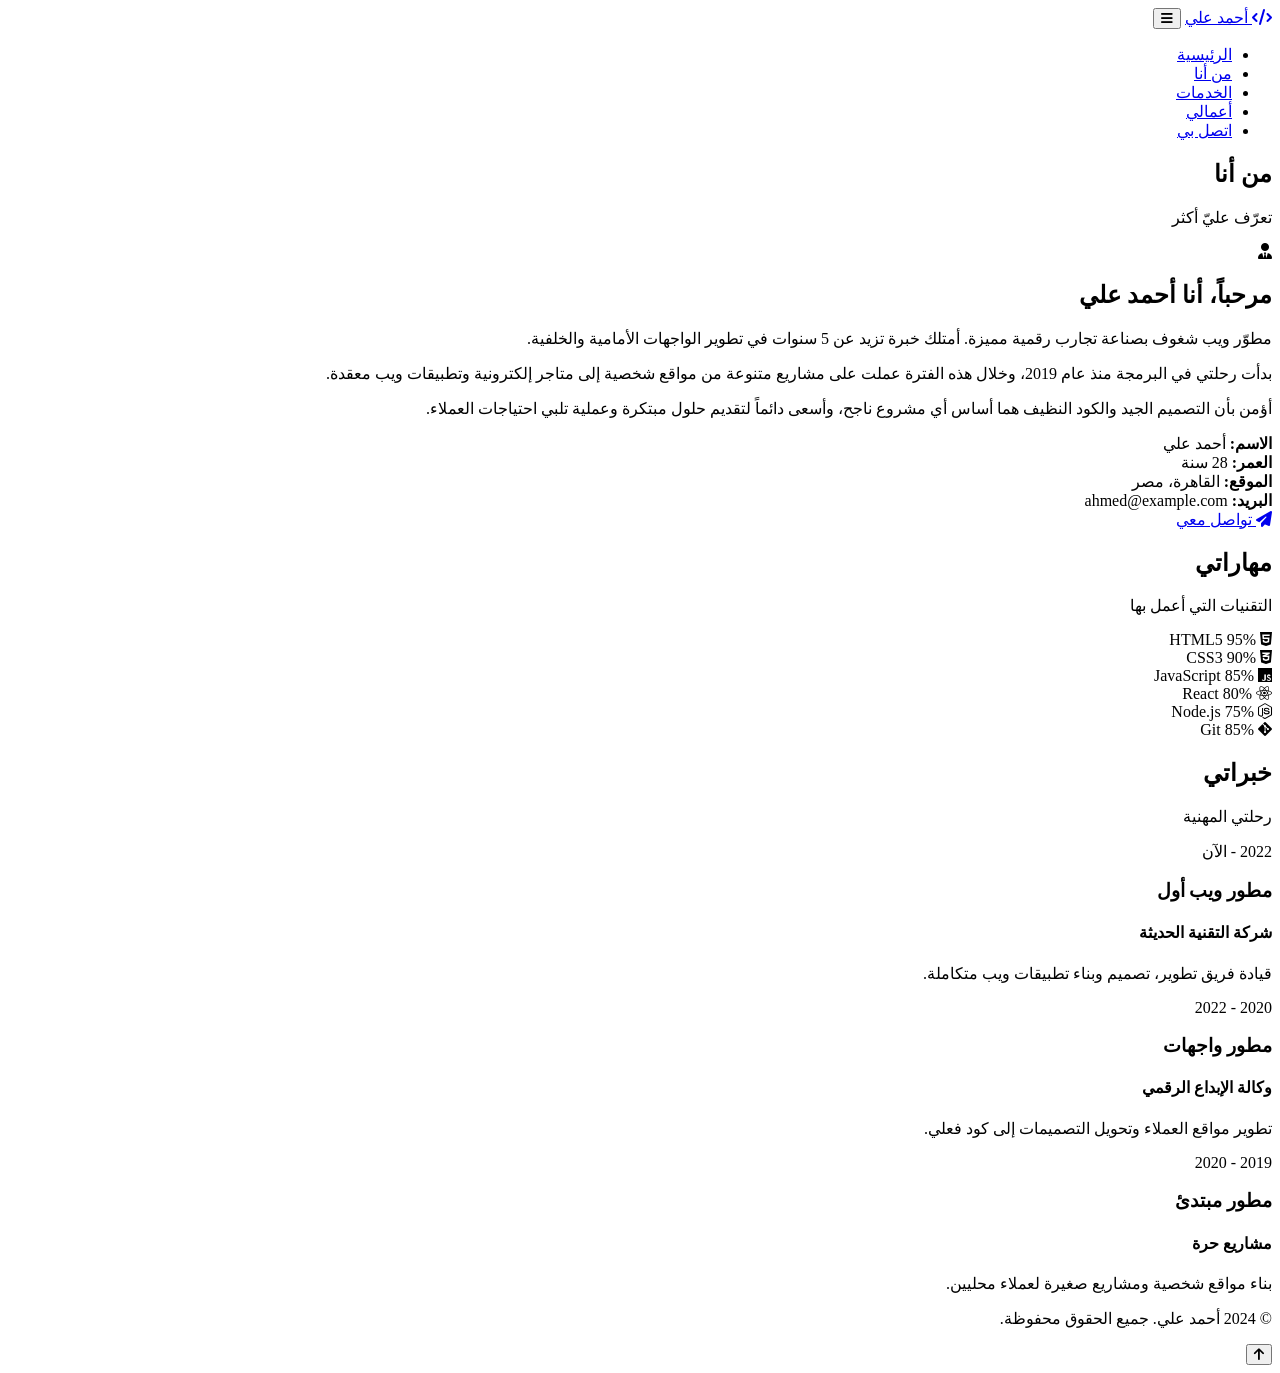
==== about.html @ 80997da4 "Create about.html" ====
<!DOCTYPE html>
<html lang="ar" dir="rtl">
<head>
    <meta charset="UTF-8">
    <meta name="viewport" content="width=device-width, initial-scale=1.0">
    <title>من أنا | أحمد علي</title>
    <link rel="stylesheet" href="css/style.css">
    <link href="https://fonts.googleapis.com/css2?family=Cairo:wght@400;600;700;900&display=swap" rel="stylesheet">
    <link rel="stylesheet" href="https://cdnjs.cloudflare.com/ajax/libs/font-awesome/6.4.0/css/all.min.css">
</head>
<body>

    <nav class="navbar">
        <div class="container">
            <a href="index.html" class="logo"><i class="fas fa-code"></i> أحمد علي</a>
            <button class="menu-toggle"><i class="fas fa-bars"></i></button>
            <ul class="nav-links">
                <li><a href="index.html">الرئيسية</a></li>
                <li><a href="about.html" class="active">من أنا</a></li>
                <li><a href="services.html">الخدمات</a></li>
                <li><a href="portfolio.html">أعمالي</a></li>
                <li><a href="contact.html">اتصل بي</a></li>
            </ul>
        </div>
    </nav>

    <section class="page-header">
        <div class="container">
            <h1>من أنا</h1>
            <p>تعرّف عليّ أكثر</p>
        </div>
    </section>

    <section class="section">
        <div class="container">
            <div class="about-grid">
                <div class="about-image">
                    <div class="profile-circle">
                        <i class="fas fa-user-tie"></i>
                    </div>
                </div>
                <div class="about-text">
                    <h2>مرحباً، أنا أحمد علي</h2>
                    <p class="lead">
                        مطوّر ويب شغوف بصناعة تجارب رقمية مميزة. أمتلك خبرة تزيد عن 5 سنوات 
                        في تطوير الواجهات الأمامية والخلفية.
                    </p>
                    <p>
                        بدأت رحلتي في البرمجة منذ عام 2019، وخلال هذه الفترة عملت على مشاريع 
                        متنوعة من مواقع شخصية إلى متاجر إلكترونية وتطبيقات ويب معقدة.
                    </p>
                    <p>
                        أؤمن بأن التصميم الجيد والكود النظيف هما أساس أي مشروع ناجح، 
                        وأسعى دائماً لتقديم حلول مبتكرة وعملية تلبي احتياجات العملاء.
                    </p>
                    
                    <div class="info-list">
                        <div class="info-item">
                            <strong>الاسم:</strong> أحمد علي
                        </div>
                        <div class="info-item">
                            <strong>العمر:</strong> 28 سنة
                        </div>
                        <div class="info-item">
                            <strong>الموقع:</strong> القاهرة، مصر
                        </div>
                        <div class="info-item">
                            <strong>البريد:</strong> ahmed@example.com
                        </div>
                    </div>
                    
                    <a href="contact.html" class="btn btn-primary">
                        <i class="fas fa-paper-plane"></i> تواصل معي
                    </a>
                </div>
            </div>
        </div>
    </section>

    <!-- المهارات -->
    <section class="section section-alt">
        <div class="container">
            <h2 class="section-title">مهاراتي</h2>
            <p class="section-subtitle">التقنيات التي أعمل بها</p>
            
            <div class="skills-grid">
                <div class="skill-item">
                    <div class="skill-header">
                        <span><i class="fab fa-html5"></i> HTML5</span>
                        <span>95%</span>
                    </div>
                    <div class="skill-bar"><div class="skill-progress" data-width="95"></div></div>
                </div>
                <div class="skill-item">
                    <div class="skill-header">
                        <span><i class="fab fa-css3-alt"></i> CSS3</span>
                        <span>90%</span>
                    </div>
                    <div class="skill-bar"><div class="skill-progress" data-width="90"></div></div>
                </div>
                <div class="skill-item">
                    <div class="skill-header">
                        <span><i class="fab fa-js"></i> JavaScript</span>
                        <span>85%</span>
                    </div>
                    <div class="skill-bar"><div class="skill-progress" data-width="85"></div></div>
                </div>
                <div class="skill-item">
                    <div class="skill-header">
                        <span><i class="fab fa-react"></i> React</span>
                        <span>80%</span>
                    </div>
                    <div class="skill-bar"><div class="skill-progress" data-width="80"></div></div>
                </div>
                <div class="skill-item">
                    <div class="skill-header">
                        <span><i class="fab fa-node-js"></i> Node.js</span>
                        <span>75%</span>
                    </div>
                    <div class="skill-bar"><div class="skill-progress" data-width="75"></div></div>
                </div>
                <div class="skill-item">
                    <div class="skill-header">
                        <span><i class="fab fa-git-alt"></i> Git</span>
                        <span>85%</span>
                    </div>
                    <div class="skill-bar"><div class="skill-progress" data-width="85"></div></div>
                </div>
            </div>
        </div>
    </section>

    <!-- الخبرات -->
    <section class="section">
        <div class="container">
            <h2 class="section-title">خبراتي</h2>
            <p class="section-subtitle">رحلتي المهنية</p>
            
            <div class="timeline">
                <div class="timeline-item">
                    <div class="timeline-date">2022 - الآن</div>
                    <div class="timeline-content">
                        <h3>مطور ويب أول</h3>
                        <h4>شركة التقنية الحديثة</h4>
                        <p>قيادة فريق تطوير، تصميم وبناء تطبيقات ويب متكاملة.</p>
                    </div>
                </div>
                <div class="timeline-item">
                    <div class="timeline-date">2020 - 2022</div>
                    <div class="timeline-content">
                        <h3>مطور واجهات</h3>
                        <h4>وكالة الإبداع الرقمي</h4>
                        <p>تطوير مواقع العملاء وتحويل التصميمات إلى كود فعلي.</p>
                    </div>
                </div>
                <div class="timeline-item">
                    <div class="timeline-date">2019 - 2020</div>
                    <div class="timeline-content">
                        <h3>مطور مبتدئ</h3>
                        <h4>مشاريع حرة</h4>
                        <p>بناء مواقع شخصية ومشاريع صغيرة لعملاء محليين.</p>
                    </div>
                </div>
            </div>
        </div>
    </section>

    <footer class="footer">
        <div class="container">
            <div class="footer-bottom">
                <p>© 2024 أحمد علي. جميع الحقوق محفوظة.</p>
            </div>
        </div>
    </footer>

    <button class="back-to-top"><i class="fas fa-arrow-up"></i></button>
    <script src="js/script.js"></script>
</body>
</html>
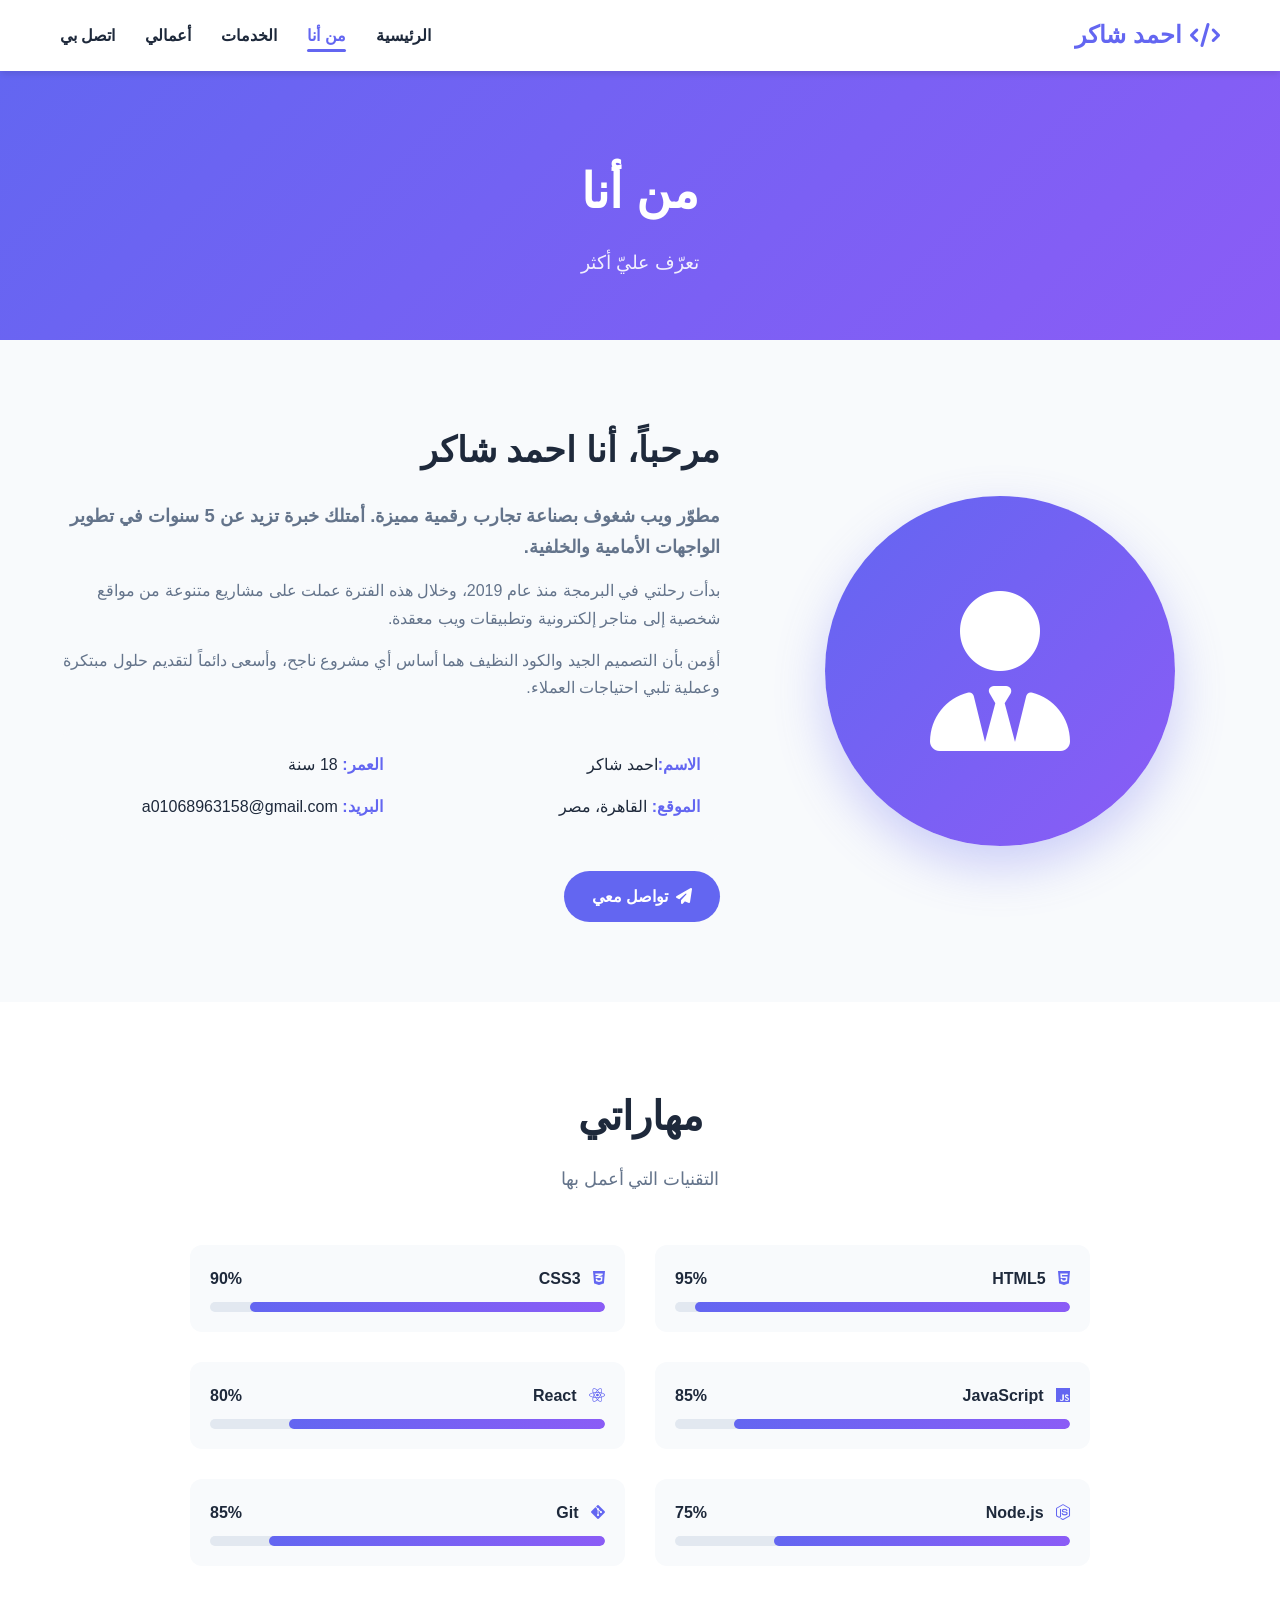
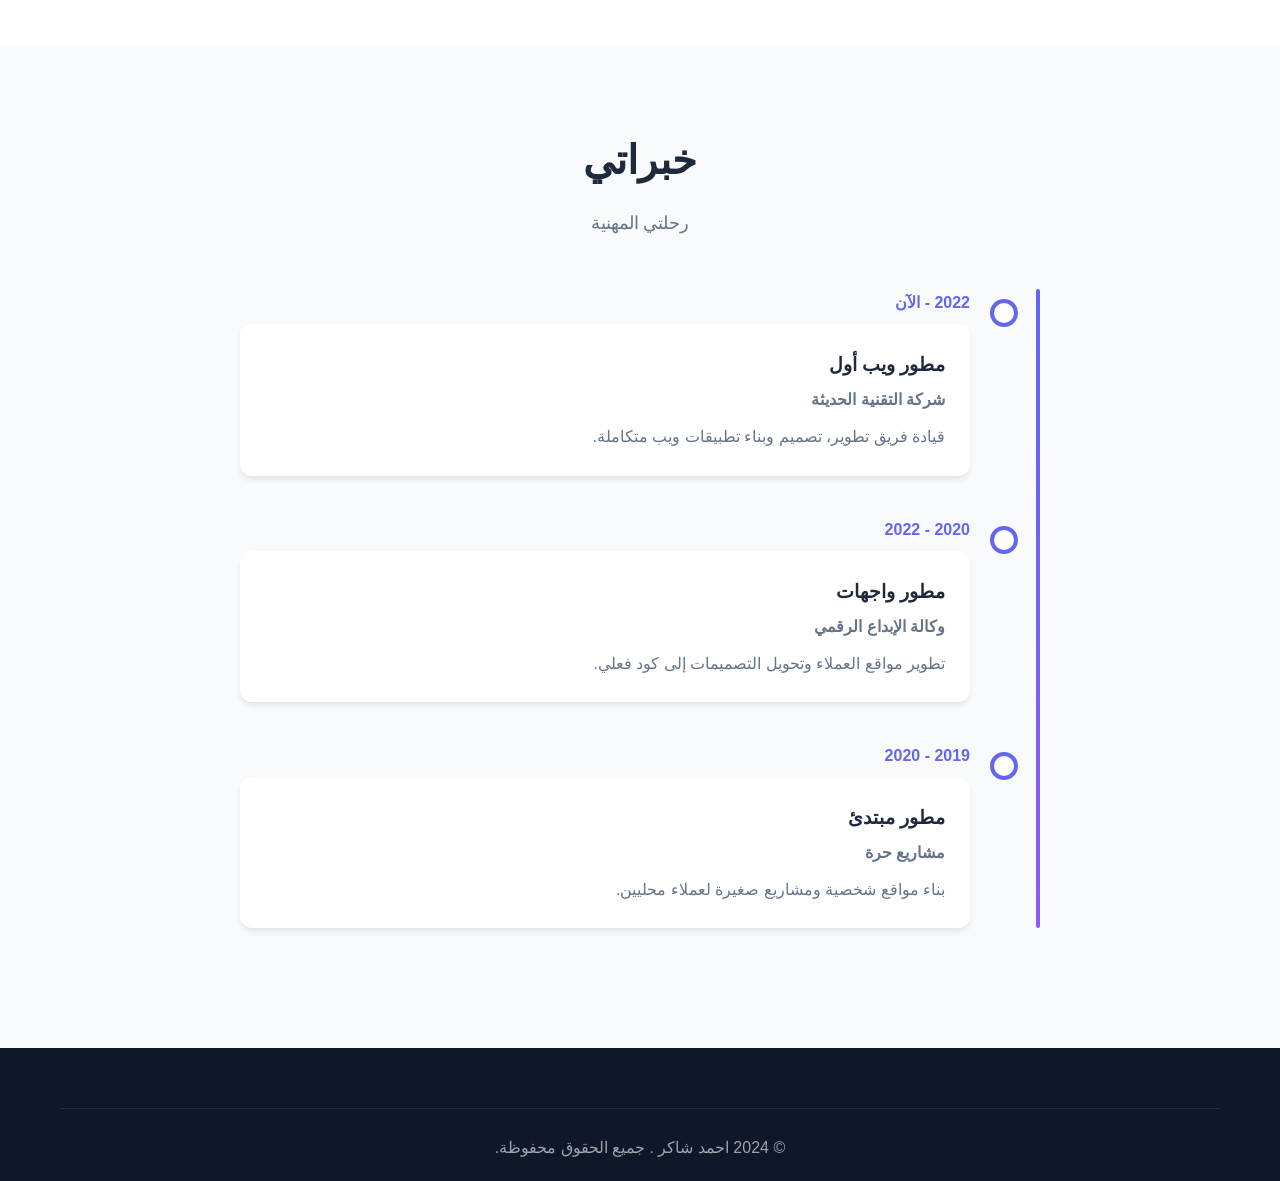
==== commit eefb0134: "Update about.html" ====
--- a/about.html
+++ b/about.html
@@ -3,7 +3,7 @@
 <head>
     <meta charset="UTF-8">
     <meta name="viewport" content="width=device-width, initial-scale=1.0">
-    <title>من أنا | أحمد علي</title>
+    <title>من أنا | احمد شاكر </title>
     <link rel="stylesheet" href="css/style.css">
     <link href="https://fonts.googleapis.com/css2?family=Cairo:wght@400;600;700;900&display=swap" rel="stylesheet">
     <link rel="stylesheet" href="https://cdnjs.cloudflare.com/ajax/libs/font-awesome/6.4.0/css/all.min.css">
@@ -12,7 +12,7 @@
 
     <nav class="navbar">
         <div class="container">
-            <a href="index.html" class="logo"><i class="fas fa-code"></i> أحمد علي</a>
+            <a href="index.html" class="logo"><i class="fas fa-code"></i>احمد شاكر </a>
             <button class="menu-toggle"><i class="fas fa-bars"></i></button>
             <ul class="nav-links">
                 <li><a href="index.html">الرئيسية</a></li>
@@ -40,7 +40,7 @@
                     </div>
                 </div>
                 <div class="about-text">
-                    <h2>مرحباً، أنا أحمد علي</h2>
+                    <h2>مرحباً، أنا احمد شاكر </h2>
                     <p class="lead">
                         مطوّر ويب شغوف بصناعة تجارب رقمية مميزة. أمتلك خبرة تزيد عن 5 سنوات 
                         في تطوير الواجهات الأمامية والخلفية.
@@ -56,16 +56,16 @@
                     
                     <div class="info-list">
                         <div class="info-item">
-                            <strong>الاسم:</strong> أحمد علي
+                            <strong>الاسم:</strong>احمد شاكر 
                         </div>
                         <div class="info-item">
-                            <strong>العمر:</strong> 28 سنة
+                            <strong>العمر:</strong> 18 سنة
                         </div>
                         <div class="info-item">
                             <strong>الموقع:</strong> القاهرة، مصر
                         </div>
                         <div class="info-item">
-                            <strong>البريد:</strong> ahmed@example.com
+                            <strong>البريد:</strong> a01068963158@gmail.com
                         </div>
                     </div>
                     
@@ -168,7 +168,7 @@
     <footer class="footer">
         <div class="container">
             <div class="footer-bottom">
-                <p>© 2024 أحمد علي. جميع الحقوق محفوظة.</p>
+                <p>© 2024 احمد شاكر . جميع الحقوق محفوظة.</p>
             </div>
         </div>
     </footer>
--- a/css/style.css
+++ b/css/style.css
@@ -0,0 +1,1259 @@
+/* ============================================
+   المتغيرات العامة
+============================================ */
+:root {
+    --primary: #6366f1;
+    --primary-dark: #4f46e5;
+    --secondary: #8b5cf6;
+    --dark: #1e293b;
+    --darker: #0f172a;
+    --light: #f8fafc;
+    --gray: #64748b;
+    --gray-light: #e2e8f0;
+    --white: #ffffff;
+    --success: #10b981;
+    --shadow: 0 4px 6px -1px rgba(0, 0, 0, 0.1);
+    --shadow-lg: 0 20px 25px -5px rgba(0, 0, 0, 0.1);
+    --radius: 12px;
+    --transition: all 0.3s ease;
+}
+
+/* ============================================
+   إعادة تعيين
+============================================ */
+* {
+    margin: 0;
+    padding: 0;
+    box-sizing: border-box;
+}
+
+html {
+    scroll-behavior: smooth;
+}
+
+body {
+    font-family: 'Cairo', 'Segoe UI', Tahoma, sans-serif;
+    line-height: 1.7;
+    color: var(--dark);
+    background: var(--light);
+    overflow-x: hidden;
+}
+
+img {
+    max-width: 100%;
+    display: block;
+}
+
+a {
+    text-decoration: none;
+    color: inherit;
+}
+
+ul {
+    list-style: none;
+}
+
+/* ============================================
+   الحاوية
+============================================ */
+.container {
+    max-width: 1200px;
+    margin: 0 auto;
+    padding: 0 20px;
+}
+
+/* ============================================
+   شريط التنقل
+============================================ */
+.navbar {
+    background: var(--white);
+    box-shadow: var(--shadow);
+    position: sticky;
+    top: 0;
+    z-index: 1000;
+    padding: 15px 0;
+}
+
+.navbar .container {
+    display: flex;
+    justify-content: space-between;
+    align-items: center;
+}
+
+.logo {
+    font-size: 1.5rem;
+    font-weight: 900;
+    color: var(--primary);
+    display: flex;
+    align-items: center;
+    gap: 8px;
+}
+
+.nav-links {
+    display: flex;
+    gap: 30px;
+    align-items: center;
+}
+
+.nav-links a {
+    font-weight: 600;
+    color: var(--dark);
+    padding: 8px 0;
+    position: relative;
+    transition: var(--transition);
+}
+
+.nav-links a::after {
+    content: '';
+    position: absolute;
+    bottom: 0;
+    right: 0;
+    width: 0;
+    height: 3px;
+    background: var(--primary);
+    border-radius: 2px;
+    transition: width 0.3s ease;
+}
+
+.nav-links a:hover,
+.nav-links a.active {
+    color: var(--primary);
+}
+
+.nav-links a:hover::after,
+.nav-links a.active::after {
+    width: 100%;
+}
+
+.menu-toggle {
+    display: none;
+    background: none;
+    border: none;
+    font-size: 1.5rem;
+    color: var(--dark);
+    cursor: pointer;
+    padding: 5px;
+}
+
+/* ============================================
+   قسم البطل
+============================================ */
+.hero {
+    padding: 100px 0 80px;
+    background: linear-gradient(135deg, #f8fafc 0%, #e0e7ff 100%);
+    min-height: 90vh;
+    display: flex;
+    align-items: center;
+}
+
+.hero .container {
+    display: grid;
+    grid-template-columns: 1fr 1fr;
+    gap: 60px;
+    align-items: center;
+}
+
+.hero-greeting {
+    color: var(--primary);
+    font-weight: 600;
+    margin-bottom: 15px;
+    font-size: 1.1rem;
+    animation: fadeInUp 0.8s ease;
+}
+
+.hero h1 {
+    font-size: 3.5rem;
+    font-weight: 900;
+    margin-bottom: 15px;
+    line-height: 1.2;
+    animation: fadeInUp 0.8s ease 0.1s backwards;
+}
+
+.highlight {
+    background: linear-gradient(135deg, var(--primary), var(--secondary));
+    -webkit-background-clip: text;
+    -webkit-text-fill-color: transparent;
+    background-clip: text;
+}
+
+.hero-subtitle {
+    font-size: 1.5rem;
+    color: var(--gray);
+    margin-bottom: 20px;
+    font-weight: 600;
+    animation: fadeInUp 0.8s ease 0.2s backwards;
+}
+
+.hero-description {
+    font-size: 1.1rem;
+    color: var(--gray);
+    margin-bottom: 30px;
+    animation: fadeInUp 0.8s ease 0.3s backwards;
+}
+
+.hero-buttons {
+    display: flex;
+    gap: 15px;
+    margin-bottom: 30px;
+    flex-wrap: wrap;
+    animation: fadeInUp 0.8s ease 0.4s backwards;
+}
+
+.hero-social {
+    display: flex;
+    gap: 15px;
+    animation: fadeInUp 0.8s ease 0.5s backwards;
+}
+
+.hero-social a {
+    width: 45px;
+    height: 45px;
+    border-radius: 50%;
+    background: var(--white);
+    display: flex;
+    align-items: center;
+    justify-content: center;
+    font-size: 1.2rem;
+    color: var(--primary);
+    box-shadow: var(--shadow);
+    transition: var(--transition);
+}
+
+.hero-social a:hover {
+    background: var(--primary);
+    color: var(--white);
+    transform: translateY(-5px);
+}
+
+/* نافذة الكود */
+.hero-image {
+    display: flex;
+    justify-content: center;
+    animation: fadeInUp 0.8s ease 0.5s backwards;
+}
+
+.code-window {
+    background: var(--darker);
+    border-radius: var(--radius);
+    overflow: hidden;
+    box-shadow: var(--shadow-lg);
+    width: 100%;
+    max-width: 500px;
+    animation: float 4s ease-in-out infinite;
+}
+
+.window-header {
+    background: #1e293b;
+    padding: 12px 15px;
+    display: flex;
+    gap: 8px;
+}
+
+.dot {
+    width: 12px;
+    height: 12px;
+    border-radius: 50%;
+}
+
+.dot.red { background: #ef4444; }
+.dot.yellow { background: #f59e0b; }
+.dot.green { background: #10b981; }
+
+.code-content {
+    padding: 25px;
+    font-family: 'Courier New', monospace;
+    font-size: 0.95rem;
+    line-height: 1.8;
+    color: #e2e8f0;
+    overflow-x: auto;
+    direction: ltr;
+    text-align: left;
+}
+
+.code-content .keyword { color: #c792ea; }
+.code-content .variable { color: #82aaff; }
+.code-content .property { color: #f78c6c; }
+.code-content .string { color: #c3e88d; }
+
+/* ============================================
+   الإحصائيات
+============================================ */
+.stats {
+    background: linear-gradient(135deg, var(--primary), var(--secondary));
+    padding: 60px 0;
+    color: var(--white);
+}
+
+.stats .container {
+    display: grid;
+    grid-template-columns: repeat(4, 1fr);
+    gap: 30px;
+    text-align: center;
+}
+
+.stat-item h3 {
+    font-size: 3rem;
+    font-weight: 900;
+    margin-bottom: 10px;
+}
+
+.stat-item p {
+    font-size: 1.1rem;
+    opacity: 0.9;
+}
+
+/* ============================================
+   الأقسام
+============================================ */
+.section {
+    padding: 80px 0;
+}
+
+.section-alt {
+    background: var(--white);
+}
+
+.page-header {
+    background: linear-gradient(135deg, var(--primary), var(--secondary));
+    color: var(--white);
+    padding: 80px 0 60px;
+    text-align: center;
+}
+
+.page-header h1 {
+    font-size: 3rem;
+    font-weight: 900;
+    margin-bottom: 15px;
+}
+
+.page-header p {
+    font-size: 1.2rem;
+    opacity: 0.9;
+}
+
+.section-title {
+    text-align: center;
+    font-size: 2.5rem;
+    font-weight: 900;
+    margin-bottom: 15px;
+}
+
+.section-subtitle {
+    text-align: center;
+    color: var(--gray);
+    font-size: 1.1rem;
+    margin-bottom: 50px;
+}
+
+.center {
+    text-align: center;
+    margin-top: 40px;
+}
+
+/* ============================================
+   الأزرار
+============================================ */
+.btn {
+    display: inline-flex;
+    align-items: center;
+    gap: 8px;
+    padding: 12px 28px;
+    border-radius: 50px;
+    font-weight: 700;
+    font-size: 1rem;
+    cursor: pointer;
+    border: none;
+    transition: var(--transition);
+    font-family: inherit;
+}
+
+.btn-primary {
+    background: var(--primary);
+    color: var(--white);
+}
+
+.btn-primary:hover {
+    background: var(--primary-dark);
+    transform: translateY(-3px);
+    box-shadow: 0 10px 25px rgba(99, 102, 241, 0.3);
+}
+
+.btn-outline {
+    background: transparent;
+    color: var(--primary);
+    border: 2px solid var(--primary);
+}
+
+.btn-outline:hover {
+    background: var(--primary);
+    color: var(--white);
+    transform: translateY(-3px);
+}
+
+.btn-outline-primary {
+    background: transparent;
+    color: var(--primary);
+    border: 2px solid var(--primary);
+    width: 100%;
+    justify-content: center;
+}
+
+.btn-outline-primary:hover {
+    background: var(--primary);
+    color: var(--white);
+}
+
+.btn-light {
+    background: var(--white);
+    color: var(--primary);
+}
+
+.btn-light:hover {
+    transform: translateY(-3px);
+    box-shadow: var(--shadow-lg);
+}
+
+.btn-block {
+    width: 100%;
+    justify-content: center;
+}
+
+/* ============================================
+   البطاقات
+============================================ */
+.grid {
+    display: grid;
+    grid-template-columns: repeat(auto-fit, minmax(280px, 1fr));
+    gap: 30px;
+}
+
+.card {
+    background: var(--white);
+    padding: 40px 30px;
+    border-radius: var(--radius);
+    box-shadow: var(--shadow);
+    text-align: center;
+    transition: var(--transition);
+}
+
+.card:hover {
+    transform: translateY(-10px);
+    box-shadow: 0 20px 40px rgba(99, 102, 241, 0.15);
+}
+
+.card-icon {
+    font-size: 3rem;
+    color: var(--primary);
+    margin-bottom: 20px;
+}
+
+.card h3 {
+    font-size: 1.4rem;
+    margin-bottom: 15px;
+    color: var(--dark);
+}
+
+.card p {
+    color: var(--gray);
+}
+
+/* ============================================
+   قسم من أنا
+============================================ */
+.about-grid {
+    display: grid;
+    grid-template-columns: 1fr 1.5fr;
+    gap: 60px;
+    align-items: center;
+}
+
+.about-image {
+    display: flex;
+    justify-content: center;
+}
+
+.profile-circle {
+    width: 350px;
+    height: 350px;
+    border-radius: 50%;
+    background: linear-gradient(135deg, var(--primary), var(--secondary));
+    display: flex;
+    align-items: center;
+    justify-content: center;
+    font-size: 10rem;
+    color: var(--white);
+    box-shadow: 0 20px 50px rgba(99, 102, 241, 0.3);
+}
+
+.about-text h2 {
+    font-size: 2.2rem;
+    margin-bottom: 20px;
+}
+
+.lead {
+    font-size: 1.15rem;
+    color: var(--primary);
+    font-weight: 600;
+    margin-bottom: 20px;
+}
+
+.about-text p {
+    color: var(--gray);
+    margin-bottom: 15px;
+}
+
+.info-list {
+    display: grid;
+    grid-template-columns: 1fr 1fr;
+    gap: 15px;
+    margin: 30px 0;
+    padding: 20px;
+    background: var(--light);
+    border-radius: var(--radius);
+}
+
+.info-item {
+    color: var(--dark);
+}
+
+.info-item strong {
+    color: var(--primary);
+}
+
+/* ============================================
+   المهارات
+============================================ */
+.skills-grid {
+    display: grid;
+    grid-template-columns: 1fr 1fr;
+    gap: 30px;
+    max-width: 900px;
+    margin: 0 auto;
+}
+
+.skill-item {
+    background: var(--light);
+    padding: 20px;
+    border-radius: var(--radius);
+}
+
+.skill-header {
+    display: flex;
+    justify-content: space-between;
+    margin-bottom: 10px;
+    font-weight: 700;
+    color: var(--dark);
+}
+
+.skill-header i {
+    color: var(--primary);
+    margin-left: 8px;
+}
+
+.skill-bar {
+    height: 10px;
+    background: var(--gray-light);
+    border-radius: 10px;
+    overflow: hidden;
+}
+
+.skill-progress {
+    height: 100%;
+    background: linear-gradient(90deg, var(--primary), var(--secondary));
+    width: 0;
+    border-radius: 10px;
+    transition: width 1.5s ease;
+}
+
+/* ============================================
+   الخط الزمني
+============================================ */
+.timeline {
+    max-width: 800px;
+    margin: 0 auto;
+    position: relative;
+    padding-right: 30px;
+}
+
+.timeline::before {
+    content: '';
+    position: absolute;
+    right: 0;
+    top: 0;
+    bottom: 0;
+    width: 4px;
+    background: linear-gradient(180deg, var(--primary), var(--secondary));
+    border-radius: 2px;
+}
+
+.timeline-item {
+    position: relative;
+    margin-bottom: 40px;
+    padding-right: 40px;
+}
+
+.timeline-item::before {
+    content: '';
+    position: absolute;
+    right: -8px;
+    top: 10px;
+    width: 20px;
+    height: 20px;
+    border-radius: 50%;
+    background: var(--white);
+    border: 4px solid var(--primary);
+}
+
+.timeline-date {
+    color: var(--primary);
+    font-weight: 700;
+    margin-bottom: 8px;
+}
+
+.timeline-content {
+    background: var(--white);
+    padding: 25px;
+    border-radius: var(--radius);
+    box-shadow: var(--shadow);
+}
+
+.timeline-content h3 {
+    margin-bottom: 5px;
+}
+
+.timeline-content h4 {
+    color: var(--gray);
+    font-weight: 600;
+    margin-bottom: 10px;
+}
+
+.timeline-content p {
+    color: var(--gray);
+}
+
+/* ============================================
+   الخدمات
+============================================ */
+.services-grid {
+    display: grid;
+    grid-template-columns: repeat(auto-fit, minmax(320px, 1fr));
+    gap: 30px;
+}
+
+.service-card {
+    background: var(--white);
+    padding: 40px 30px;
+    border-radius: var(--radius);
+    box-shadow: var(--shadow);
+    transition: var(--transition);
+    border-top: 4px solid transparent;
+}
+
+.service-card:hover {
+    transform: translateY(-10px);
+    box-shadow: var(--shadow-lg);
+    border-top-color: var(--primary);
+}
+
+.service-icon {
+    width: 70px;
+    height: 70px;
+    background: linear-gradient(135deg, var(--primary), var(--secondary));
+    border-radius: 15px;
+    display: flex;
+    align-items: center;
+    justify-content: center;
+    font-size: 1.8rem;
+    color: var(--white);
+    margin-bottom: 20px;
+}
+
+.service-card h3 {
+    font-size: 1.5rem;
+    margin-bottom: 15px;
+}
+
+.service-card > p {
+    color: var(--gray);
+    margin-bottom: 20px;
+}
+
+.service-features {
+    padding-top: 20px;
+    border-top: 1px solid var(--gray-light);
+}
+
+.service-features li {
+    padding: 8px 0;
+    color: var(--gray);
+    display: flex;
+    align-items: center;
+    gap: 10px;
+}
+
+.service-features i {
+    color: var(--success);
+}
+
+/* ============================================
+   الأسعار
+============================================ */
+.pricing-grid {
+    display: grid;
+    grid-template-columns: repeat(auto-fit, minmax(280px, 1fr));
+    gap: 30px;
+    max-width: 1000px;
+    margin: 0 auto;
+}
+
+.pricing-card {
+    background: var(--white);
+    padding: 40px 30px;
+    border-radius: var(--radius);
+    box-shadow: var(--shadow);
+    text-align: center;
+    position: relative;
+    transition: var(--transition);
+    border: 2px solid transparent;
+}
+
+.pricing-card:hover {
+    transform: translateY(-10px);
+    box-shadow: var(--shadow-lg);
+}
+
+.pricing-card.featured {
+    border-color: var(--primary);
+    transform: scale(1.05);
+}
+
+.badge {
+    position: absolute;
+    top: -15px;
+    left: 50%;
+    transform: translateX(-50%);
+    background: var(--primary);
+    color: var(--white);
+    padding: 6px 20px;
+    border-radius: 20px;
+    font-size: 0.85rem;
+    font-weight: 700;
+}
+
+.pricing-card h3 {
+    font-size: 1.5rem;
+    margin-bottom: 20px;
+}
+
+.price {
+    margin: 20px 0;
+    color: var(--primary);
+}
+
+.currency {
+    font-size: 1.5rem;
+    font-weight: 700;
+    vertical-align: top;
+}
+
+.amount {
+    font-size: 3.5rem;
+    font-weight: 900;
+}
+
+.price-desc {
+    color: var(--gray);
+    margin-bottom: 25px;
+}
+
+.pricing-card ul {
+    text-align: right;
+    margin-bottom: 30px;
+    padding-top: 20px;
+    border-top: 1px solid var(--gray-light);
+}
+
+.pricing-card li {
+    padding: 8px 0;
+    color: var(--gray);
+    display: flex;
+    align-items: center;
+    gap: 10px;
+}
+
+.pricing-card li i.fa-check {
+    color: var(--success);
+}
+
+.pricing-card li i.fa-times {
+    color: #ef4444;
+}
+
+/* ============================================
+   الأعمال
+============================================ */
+.portfolio-filter {
+    display: flex;
+    justify-content: center;
+    gap: 15px;
+    margin-bottom: 40px;
+    flex-wrap: wrap;
+}
+
+.filter-btn {
+    padding: 10px 25px;
+    border: 2px solid var(--gray-light);
+    background: var(--white);
+    color: var(--dark);
+    border-radius: 50px;
+    cursor: pointer;
+    font-weight: 600;
+    font-family: inherit;
+    transition: var(--transition);
+}
+
+.filter-btn:hover,
+.filter-btn.active {
+    background: var(--primary);
+    color: var(--white);
+    border-color: var(--primary);
+}
+
+.portfolio-grid {
+    display: grid;
+    grid-template-columns: repeat(auto-fit, minmax(300px, 1fr));
+    gap: 30px;
+}
+
+.portfolio-item {
+    background: var(--white);
+    border-radius: var(--radius);
+    overflow: hidden;
+    box-shadow: var(--shadow);
+    transition: var(--transition);
+}
+
+.portfolio-item:hover {
+    transform: translateY(-10px);
+    box-shadow: var(--shadow-lg);
+}
+
+.portfolio-item.hidden {
+    display: none;
+}
+
+.portfolio-thumb {
+    height: 220px;
+    display: flex;
+    align-items: center;
+    justify-content: center;
+    font-size: 4rem;
+    color: var(--white);
+}
+
+.portfolio-info {
+    padding: 25px;
+}
+
+.portfolio-info h3 {
+    color: var(--primary);
+    margin-bottom: 10px;
+}
+
+.portfolio-info p {
+    color: var(--gray);
+    margin-bottom: 15px;
+}
+
+.portfolio-tags {
+    display: flex;
+    gap: 8px;
+    flex-wrap: wrap;
+}
+
+.portfolio-tags span {
+    background: var(--light);
+    color: var(--primary);
+    padding: 4px 12px;
+    border-radius: 20px;
+    font-size: 0.85rem;
+    font-weight: 600;
+}
+
+/* ============================================
+   الاتصال
+============================================ */
+.contact-grid {
+    display: grid;
+    grid-template-columns: 1fr 1.2fr;
+    gap: 50px;
+}
+
+.contact-info h2,
+.contact-form-wrapper h2 {
+    margin-bottom: 20px;
+}
+
+.contact-info > p {
+    color: var(--gray);
+    margin-bottom: 30px;
+}
+
+.contact-item {
+    display: flex;
+    gap: 15px;
+    margin-bottom: 25px;
+    align-items: flex-start;
+}
+
+.contact-icon {
+    width: 50px;
+    height: 50px;
+    background: linear-gradient(135deg, var(--primary), var(--secondary));
+    border-radius: 12px;
+    display: flex;
+    align-items: center;
+    justify-content: center;
+    color: var(--white);
+    font-size: 1.2rem;
+    flex-shrink: 0;
+}
+
+.contact-item h4 {
+    margin-bottom: 5px;
+}
+
+.contact-item p {
+    color: var(--gray);
+}
+
+.contact-social {
+    margin-top: 40px;
+}
+
+.contact-social h4 {
+    margin-bottom: 15px;
+}
+
+.social-links {
+    display: flex;
+    gap: 12px;
+}
+
+.social-links a {
+    width: 45px;
+    height: 45px;
+    border-radius: 50%;
+    background: var(--light);
+    color: var(--primary);
+    display: flex;
+    align-items: center;
+    justify-content: center;
+    font-size: 1.1rem;
+    transition: var(--transition);
+}
+
+.social-links a:hover {
+    background: var(--primary);
+    color: var(--white);
+    transform: translateY(-5px);
+}
+
+.contact-form-wrapper {
+    background: var(--white);
+    padding: 40px;
+    border-radius: var(--radius);
+    box-shadow: var(--shadow);
+}
+
+.form-group {
+    margin-bottom: 20px;
+}
+
+.form-group label {
+    display: block;
+    margin-bottom: 8px;
+    font-weight: 600;
+    color: var(--dark);
+}
+
+.form-group label i {
+    color: var(--primary);
+    margin-left: 5px;
+}
+
+.form-group input,
+.form-group textarea {
+    width: 100%;
+    padding: 12px 15px;
+    border: 2px solid var(--gray-light);
+    border-radius: 10px;
+    font-family: inherit;
+    font-size: 1rem;
+    transition: var(--transition);
+    background: var(--light);
+}
+
+.form-group input:focus,
+.form-group textarea:focus {
+    outline: none;
+    border-color: var(--primary);
+    background: var(--white);
+}
+
+.form-group textarea {
+    resize: vertical;
+    min-height: 130px;
+}
+
+/* ============================================
+   دعوة للعمل
+============================================ */
+.cta {
+    background: linear-gradient(135deg, var(--primary), var(--secondary));
+    color: var(--white);
+    padding: 80px 20px;
+    text-align: center;
+}
+
+.cta h2 {
+    font-size: 2.5rem;
+    margin-bottom: 15px;
+}
+
+.cta p {
+    font-size: 1.2rem;
+    margin-bottom: 30px;
+    opacity: 0.95;
+}
+
+/* ============================================
+   التذييل
+============================================ */
+.footer {
+    background: var(--darker);
+    color: var(--white);
+    padding: 60px 0 20px;
+}
+
+.footer-grid {
+    display: grid;
+    grid-template-columns: 2fr 1fr 1fr 1fr;
+    gap: 40px;
+    margin-bottom: 40px;
+}
+
+.footer-col h3 {
+    margin-bottom: 20px;
+    font-size: 1.2rem;
+}
+
+.footer-col p {
+    color: rgba(255, 255, 255, 0.7);
+    line-height: 1.8;
+}
+
+.footer-col ul li {
+    padding: 6px 0;
+    color: rgba(255, 255, 255, 0.7);
+}
+
+.footer-col ul a {
+    color: rgba(255, 255, 255, 0.7);
+    transition: var(--transition);
+}
+
+.footer-col ul a:hover {
+    color: var(--primary);
+    padding-right: 5px;
+}
+
+.footer-col ul li i {
+    color: var(--primary);
+    margin-left: 8px;
+}
+
+.footer .social-links a {
+    background: rgba(255, 255, 255, 0.1);
+    color: var(--white);
+}
+
+.footer .social-links a:hover {
+    background: var(--primary);
+}
+
+.footer-bottom {
+    text-align: center;
+    padding-top: 25px;
+    border-top: 1px solid rgba(255, 255, 255, 0.1);
+    color: rgba(255, 255, 255, 0.6);
+}
+
+/* ============================================
+   زر العودة للأعلى
+============================================ */
+.back-to-top {
+    position: fixed;
+    bottom: 30px;
+    left: 30px;
+    width: 50px;
+    height: 50px;
+    border-radius: 50%;
+    background: var(--primary);
+    color: var(--white);
+    border: none;
+    font-size: 1.2rem;
+    cursor: pointer;
+    opacity: 0;
+    visibility: hidden;
+    transition: var(--transition);
+    z-index: 999;
+    box-shadow: 0 5px 20px rgba(99, 102, 241, 0.4);
+}
+
+.back-to-top.show {
+    opacity: 1;
+    visibility: visible;
+}
+
+.back-to-top:hover {
+    background: var(--primary-dark);
+    transform: translateY(-5px);
+}
+
+/* ============================================
+   الحركات
+============================================ */
+@keyframes fadeInUp {
+    from {
+        opacity: 0;
+        transform: translateY(30px);
+    }
+    to {
+        opacity: 1;
+        transform: translateY(0);
+    }
+}
+
+@keyframes float {
+    0%, 100% { transform: translateY(0); }
+    50% { transform: translateY(-15px); }
+}
+
+/* ============================================
+   التجاوب
+============================================ */
+@media (max-width: 992px) {
+    .hero .container {
+        grid-template-columns: 1fr;
+        text-align: center;
+    }
+
+    .hero h1 { font-size: 2.5rem; }
+
+    .hero-buttons,
+    .hero-social { justify-content: center; }
+
+    .about-grid,
+    .contact-grid {
+        grid-template-columns: 1fr;
+    }
+
+    .profile-circle {
+        width: 250px;
+        height: 250px;
+        font-size: 7rem;
+    }
+
+    .footer-grid {
+        grid-template-columns: 1fr 1fr;
+    }
+
+    .stats .container {
+        grid-template-columns: repeat(2, 1fr);
+    }
+
+    .skills-grid {
+        grid-template-columns: 1fr;
+    }
+
+    .pricing-card.featured {
+        transform: scale(1);
+    }
+}
+
+@media (max-width: 768px) {
+    .menu-toggle {
+        display: block;
+    }
+
+    .nav-links {
+        position: absolute;
+        top: 100%;
+        right: 0;
+        left: 0;
+        background: var(--white);
+        flex-direction: column;
+        padding: 20px;
+        gap: 15px;
+        box-shadow: var(--shadow);
+        transform: translateY(-150%);
+        transition: transform 0.3s ease;
+        visibility: hidden;
+    }
+
+    .nav-links.active {
+        transform: translateY(0);
+        visibility: visible;
+    }
+
+    .nav-links a::after {
+        display: none;
+    }
+
+    .hero {
+        padding: 60px 0 40px;
+        min-height: auto;
+    }
+
+    .hero h1 { font-size: 2rem; }
+    .hero-subtitle { font-size: 1.2rem; }
+
+    .section { padding: 60px 0; }
+    .section-title { font-size: 1.8rem; }
+    .page-header h1 { font-size: 2rem; }
+    .page-header { padding: 60px 0 40px; }
+
+    .stat-item h3 { font-size: 2rem; }
+
+    .footer-grid {
+        grid-template-columns: 1fr;
+        text-align: center;
+    }
+
+    .info-list {
+        grid-template-columns: 1fr;
+    }
+
+    .back-to-top {
+        bottom: 20px;
+        left: 20px;
+        width: 45px;
+        height: 45px;
+    }
+}
+
+@media (max-width: 480px) {
+    .container { padding: 0 15px; }
+
+    .hero h1 { font-size: 1.7rem; }
+
+    .btn {
+        padding: 10px 20px;
+        font-size: 0.9rem;
+    }
+
+    .contact-form-wrapper {
+        padding: 25px 20px;
+    }
+}
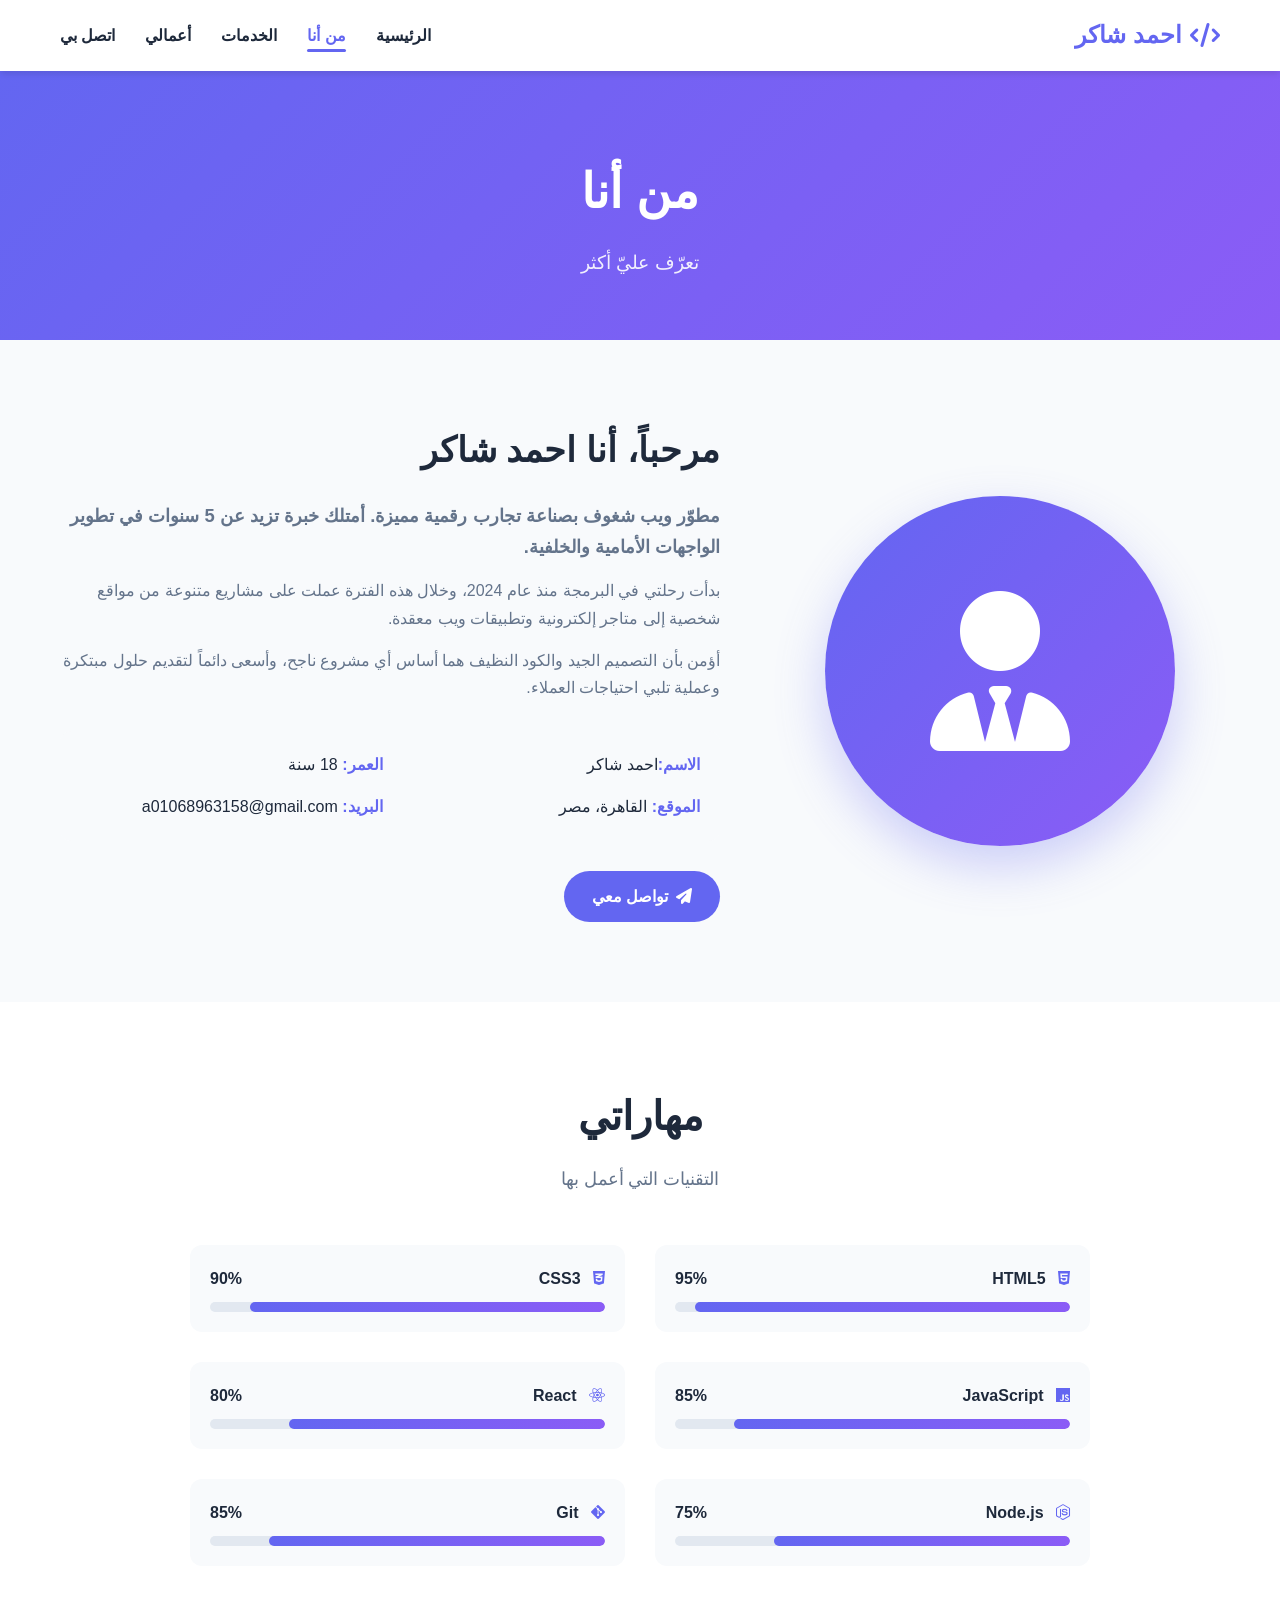
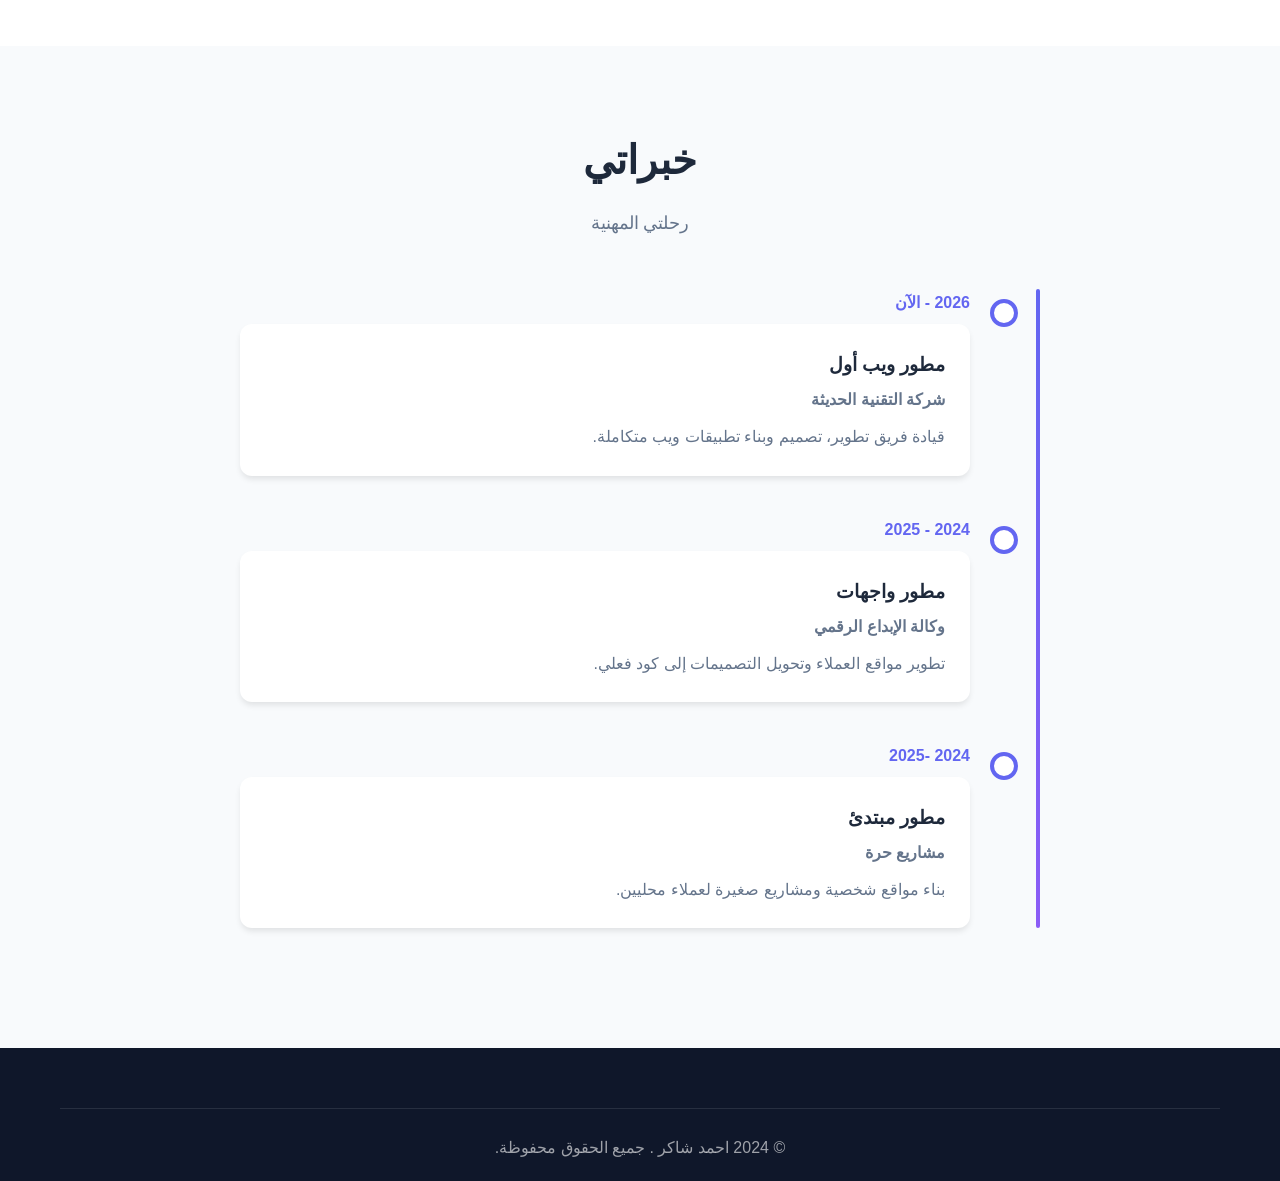
==== commit 83f016eb: "Update about.html" ====
--- a/about.html
+++ b/about.html
@@ -46,7 +46,7 @@
                         في تطوير الواجهات الأمامية والخلفية.
                     </p>
                     <p>
-                        بدأت رحلتي في البرمجة منذ عام 2019، وخلال هذه الفترة عملت على مشاريع 
+                        بدأت رحلتي في البرمجة منذ عام 2024، وخلال هذه الفترة عملت على مشاريع 
                         متنوعة من مواقع شخصية إلى متاجر إلكترونية وتطبيقات ويب معقدة.
                     </p>
                     <p>
@@ -138,7 +138,7 @@
             
             <div class="timeline">
                 <div class="timeline-item">
-                    <div class="timeline-date">2022 - الآن</div>
+                    <div class="timeline-date">2026 - الآن</div>
                     <div class="timeline-content">
                         <h3>مطور ويب أول</h3>
                         <h4>شركة التقنية الحديثة</h4>
@@ -146,7 +146,7 @@
                     </div>
                 </div>
                 <div class="timeline-item">
-                    <div class="timeline-date">2020 - 2022</div>
+                    <div class="timeline-date">2024 - 2025</div>
                     <div class="timeline-content">
                         <h3>مطور واجهات</h3>
                         <h4>وكالة الإبداع الرقمي</h4>
@@ -154,7 +154,7 @@
                     </div>
                 </div>
                 <div class="timeline-item">
-                    <div class="timeline-date">2019 - 2020</div>
+                    <div class="timeline-date">2024 -2025</div>
                     <div class="timeline-content">
                         <h3>مطور مبتدئ</h3>
                         <h4>مشاريع حرة</h4>
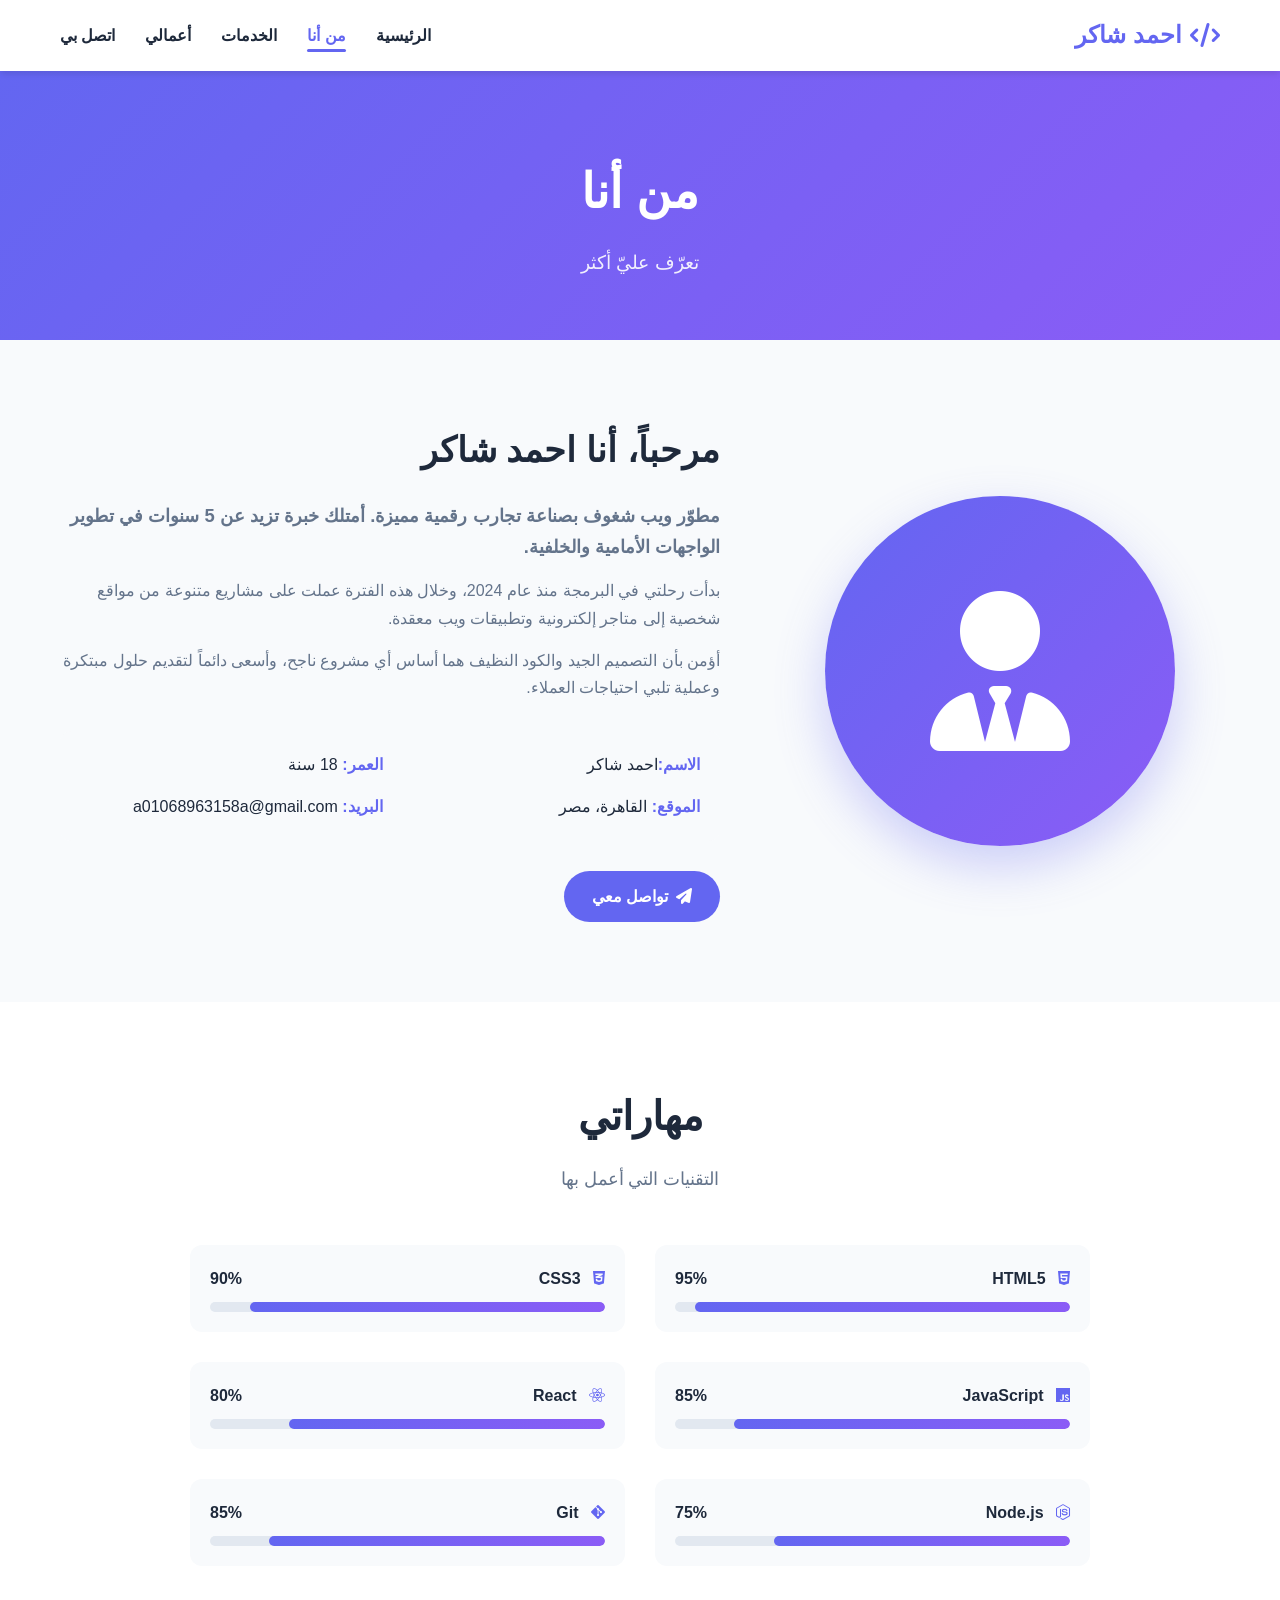
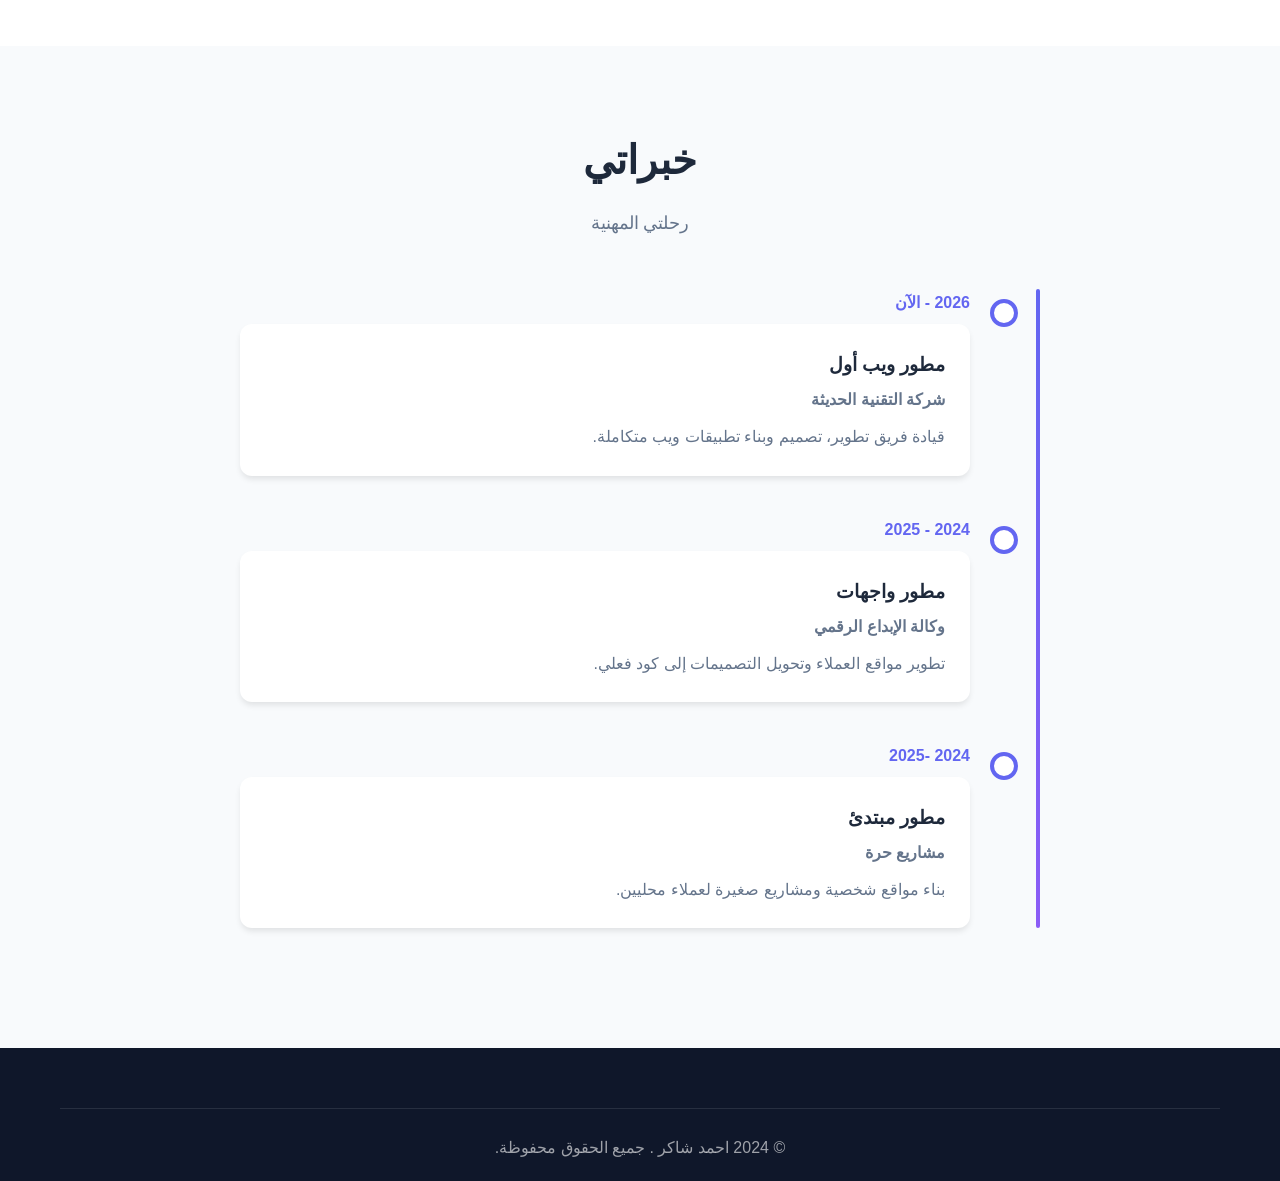
==== commit 9b666582: "Update about.html" ====
--- a/about.html
+++ b/about.html
@@ -65,7 +65,7 @@
                             <strong>الموقع:</strong> القاهرة، مصر
                         </div>
                         <div class="info-item">
-                            <strong>البريد:</strong> a01068963158@gmail.com
+                            <strong>البريد:</strong> a01068963158a@gmail.com
                         </div>
                     </div>
                     
